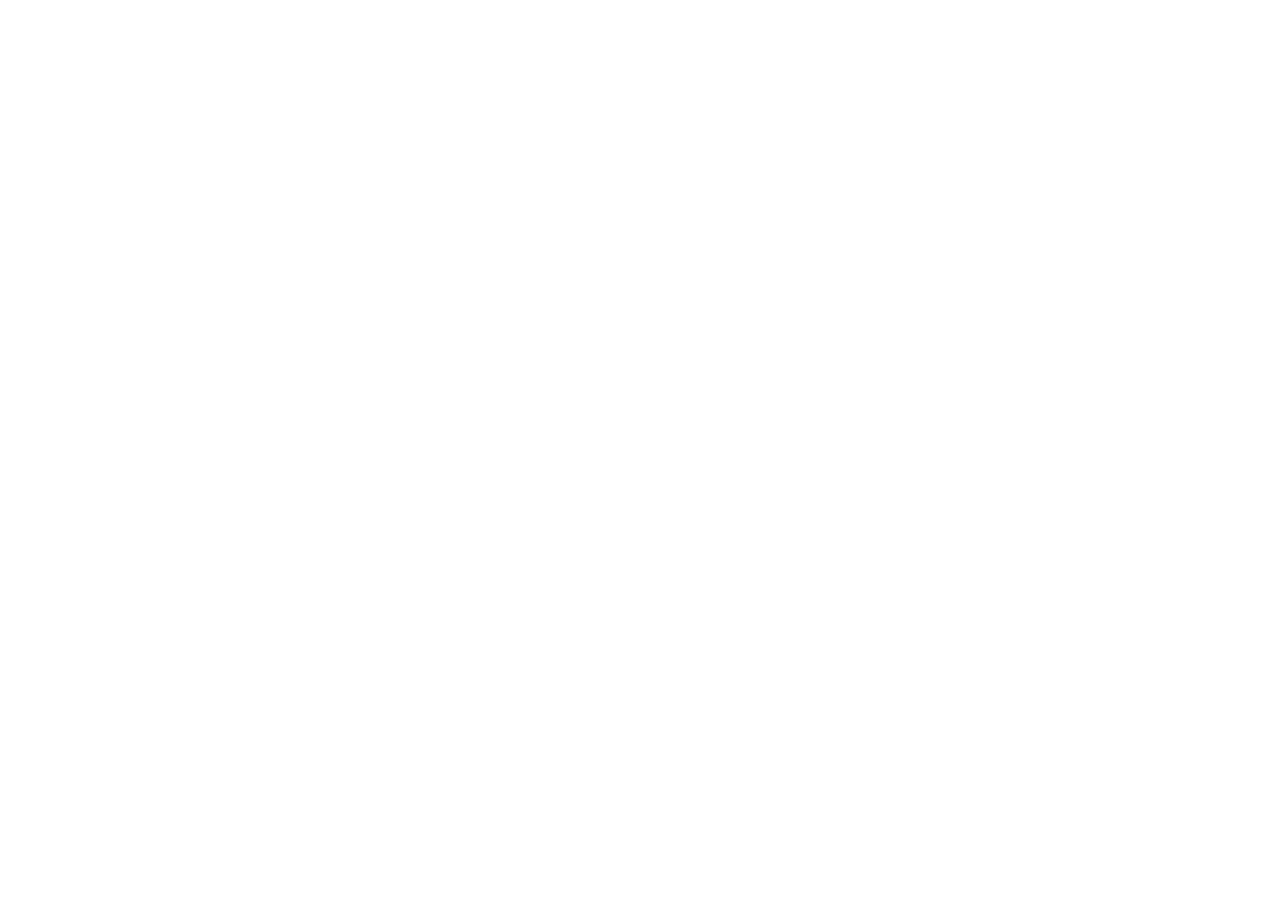
==== index.html @ 3ff9428b "projeto-pronto para produção" ====
<!DOCTYPE html>
<html lang="pt-br">
<head>
    <meta charset="UTF-8">
    <meta name="viewport" content="width=device-width, initial-scale=1.0">
    <title>Bikcraft - bicicletas eletrícas</title>
    <meta name="description" content="Bicicletas elétricas de alta precisão e qualidade, feitas sob medida para o cliente.Explore o mundo na sua velocidade com a Bikcraft.">
    <link rel="stylesheet" href="./css/style.css">
</head>
<body>

    
</body>
</html>
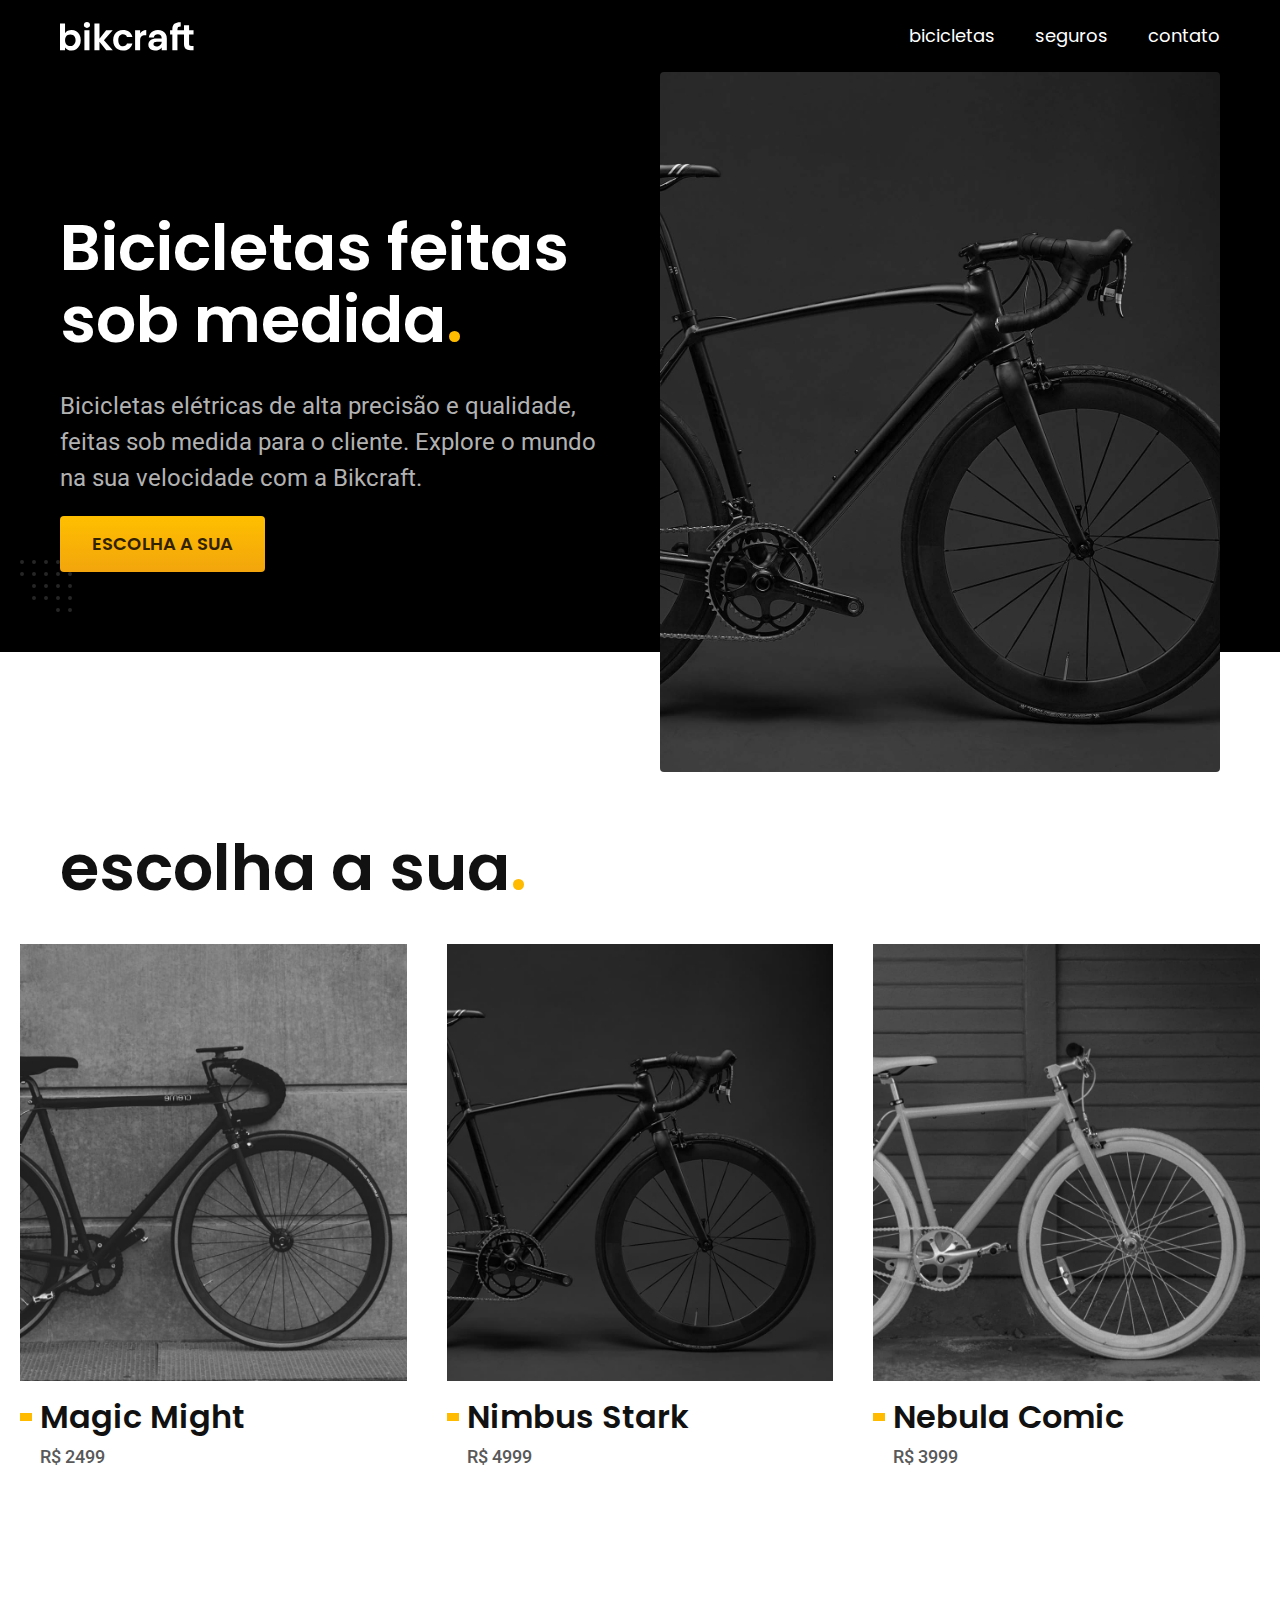
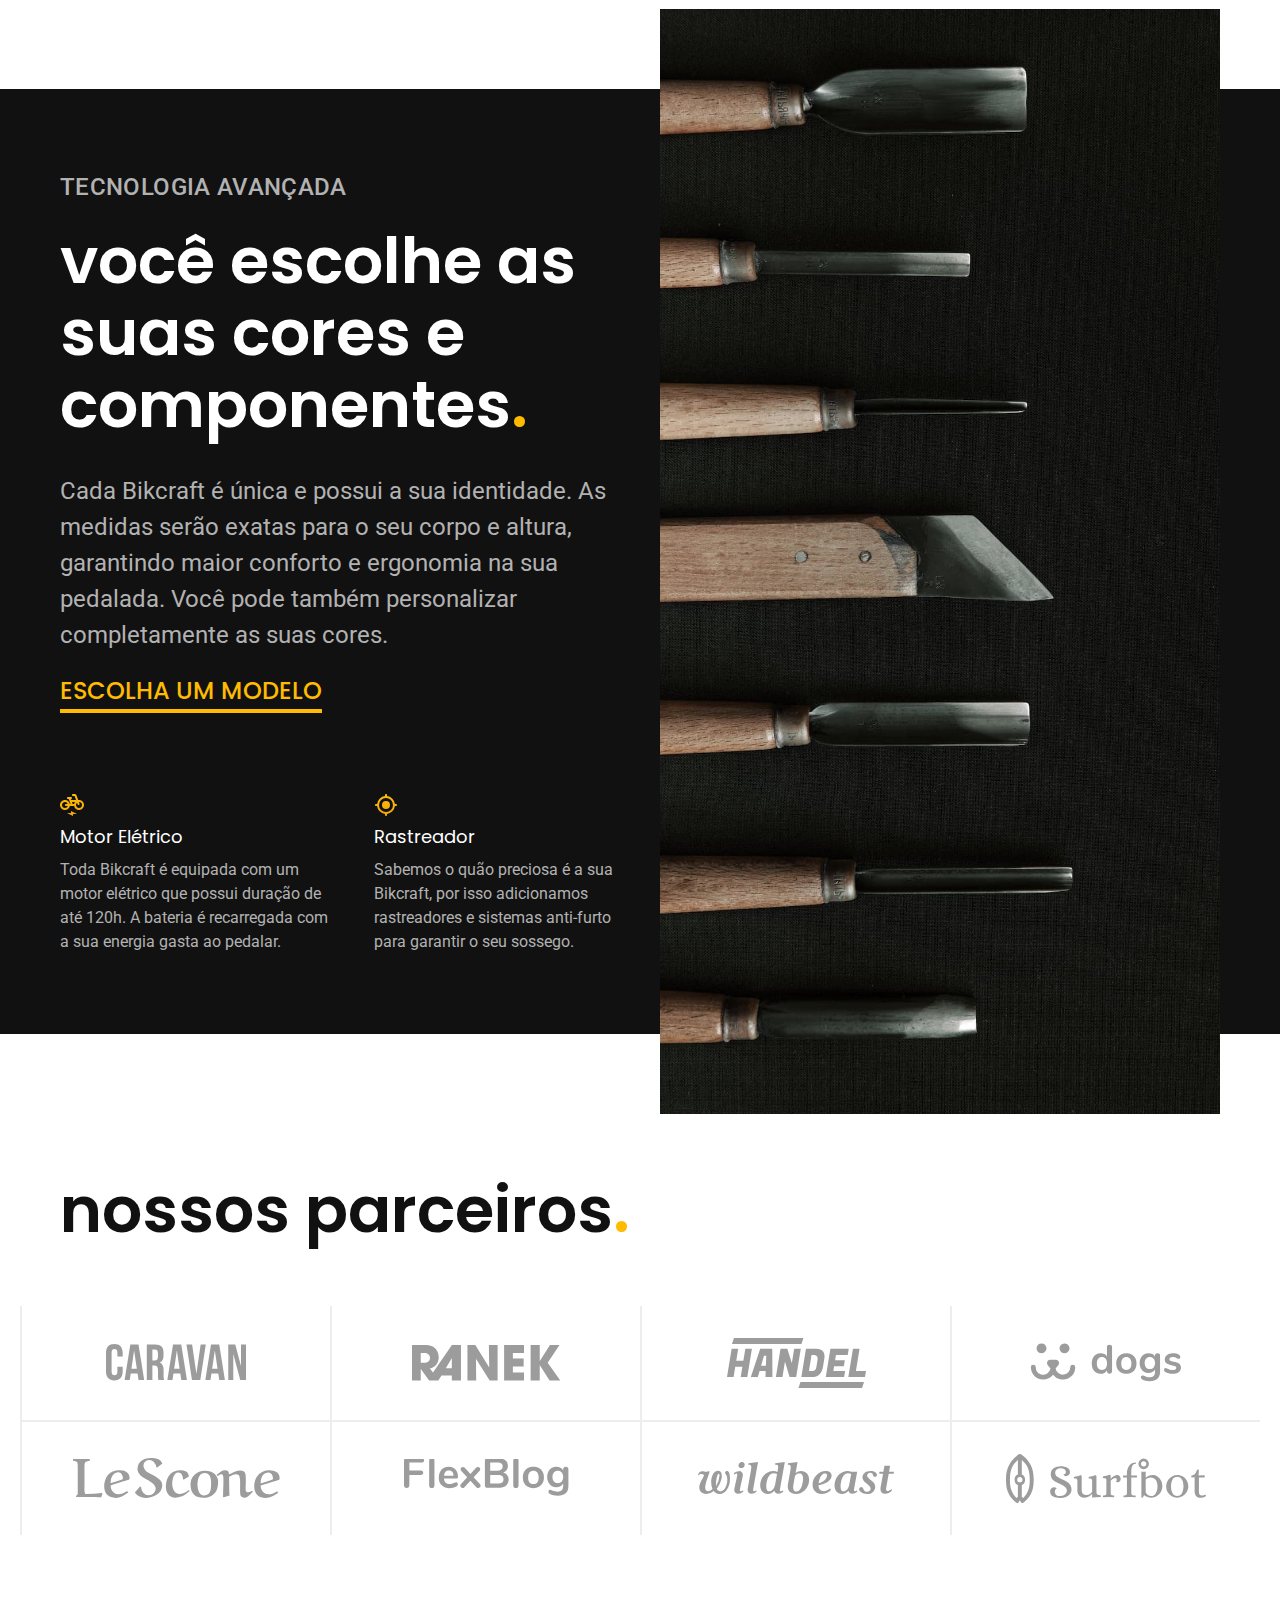
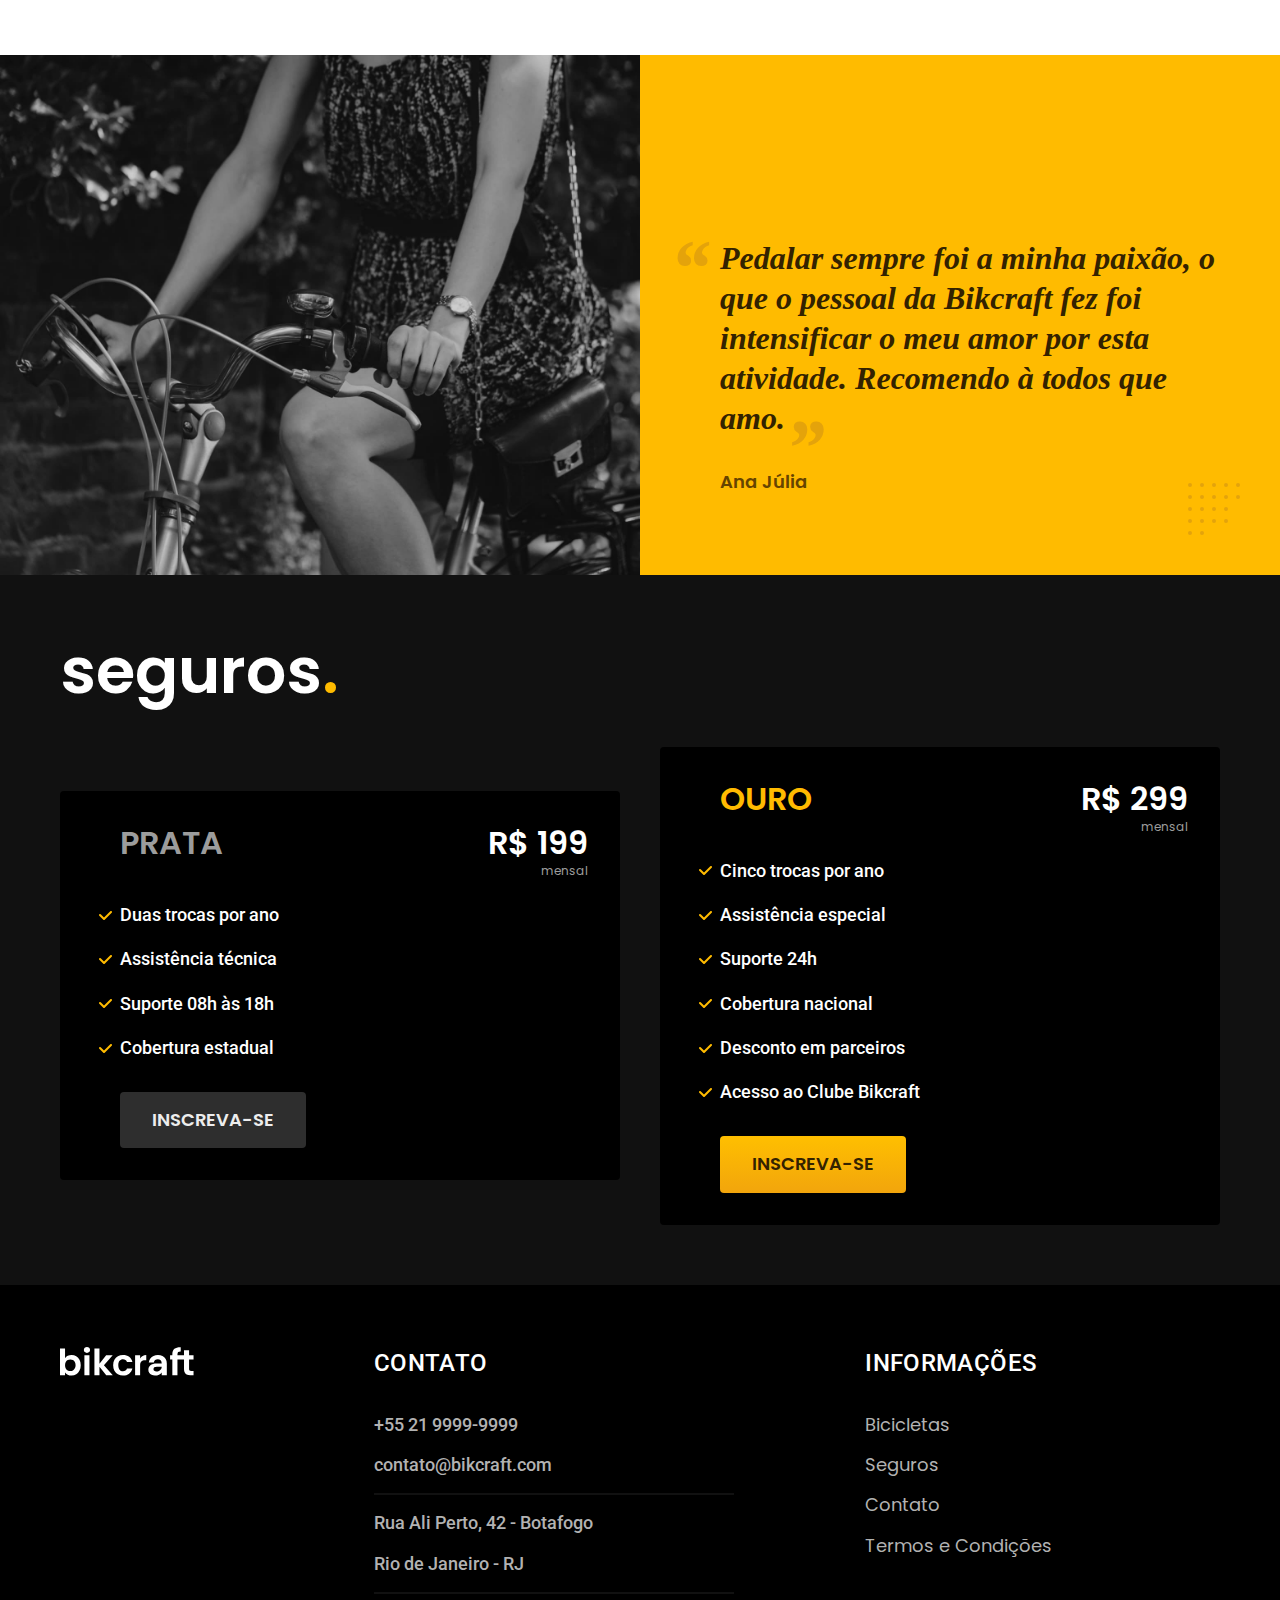
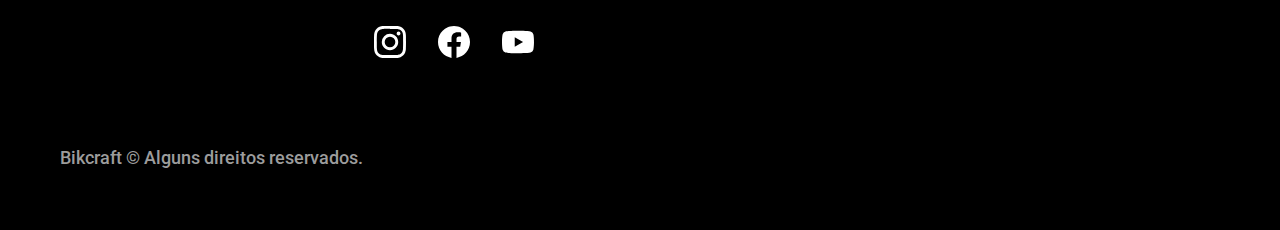
==== commit 7f4abf2c: "commit all" ====
--- a/index.html
+++ b/index.html
@@ -1,14 +1,230 @@
 <!DOCTYPE html>
 <html lang="pt-br">
+
 <head>
     <meta charset="UTF-8">
     <meta name="viewport" content="width=device-width, initial-scale=1.0">
     <title>Bikcraft - bicicletas eletrícas</title>
     <meta name="description" content="Bicicletas elétricas de alta precisão e qualidade, feitas sob medida para o cliente.Explore o mundo na sua velocidade com a Bikcraft.">
-    <link rel="stylesheet" href="./css/style.css">
+
+
+    <link rel="preload" href="./css/style.min.css" as="style">
+    <link rel="stylesheet" href="./css/style.min.css">
+    <link rel="icon" href="./favicon.svg" type="image/svg+xml">
+
+
+
+    <link rel="preconnect" href="https://fonts.googleapis.com">
+    <link rel="preconnect" href="https://fonts.gstatic.com" crossorigin>
+    <link href="https://fonts.googleapis.com/css2?family=Merriweather:ital,wght@1,900&family=Poppins:wght@400;600&family=Roboto:wght@400;500&display=swap" rel="stylesheet">
+
+    <script>document.documentElement.classList.add('js');</script>
 </head>
+
 <body>
-
-    
+    <header class="header-bg">
+        <div class="header container">
+            <a href="./"><img src="./img/bikcraft.svg" width="136" height="32" alt="Bikcraft">
+            </a>
+
+
+            <nav aria-label="primaria">
+                <ul class="header-menu font-1-m cor-0">
+                    <li><a href="./bicicletas.html">bicicletas</a></li>
+                    <li><a href="./seguros.html">seguros</a></li>
+                    <li><a href="./contato.html">contato</a></li>
+                </ul>
+            </nav>
+        </div>
+    </header>
+
+    <main class="introducao-bg">
+        <div class="introducao container">
+            <div class="introducao-conteudo">
+                <h1 class="font-1-xxl cor-0 fadeInDown" data-anime="200">Bicicletas feitas sob medida<span class="cor-p1">.</span></h1>
+                <p class="font-2-l cor-5 fadeInDown" data-anime="400">Bicicletas elétricas de alta precisão e qualidade, feitas sob medida para o cliente. Explore o mundo na sua velocidade com a Bikcraft. </p>
+                <a class="botao fadeInDown" data-anime="600" href="./bicicletas.html">Escolha a sua</a>
+            </div>
+            <picture data-anime="800" class="fadeInDown">
+                <source media="(max-width: 800px)" srcset="./img/bicicletas/nimbus.jpg">
+                <img src="./img/fotos/introducao.jpg" width="1280" height="1600" alt="bicicleta elétrica preta.">
+            </picture>
+
+        </div>
+
+    </main>
+
+
+    <article class="bicicleta-lista">
+        <h2 class="container font-1-xxl">escolha a sua<span class="cor-p1">.</span>
+        </h2>
+        <ul>
+            <li>
+                <a href="./bicicletas/magic.html">
+                    <img src="./img/bicicletas/magic-home.jpg" alt="bicicleta preta">
+                    <h3 class="font-1-xl">Magic Might</h3>
+                    <span class="font-2-m cor-8">R$ 2499</span>
+                </a>
+            </li>
+            <li>
+                <a href="./bicicletas/magic.html">
+                    <img src="./img/bicicletas/nimbus-home.jpg" alt="bicicleta preta">
+                    <h3 class="font-1-xl">Nimbus Stark</h3>
+                    <span class="font-2-m cor-8">R$ 4999</span>
+                </a>
+            </li>
+            <li>
+                <a href="./bicicletas/magic.html">
+                    <img src="./img/bicicletas/nebula-home.jpg" alt="bicicleta preta">
+                    <h3 class="font-1-xl">Nebula Comic</h3>
+                    <span class="font-2-m cor-8">R$ 3999</span>
+                </a>
+            </li>
+
+        </ul>
+
+
+
+    </article>
+
+    <article class="tecnologia-bg">
+        <div class="tecnologia container">
+            <div class="tecnologia-conteudo">
+                <span class="font-2-l-b cor-5">tecnologia Avançada</span>
+                <h2 class="font-1-xxl cor-0">você escolhe as suas cores e componentes<span class="cor-p1">.</span></h2>
+                <p class="font-2-l cor-5">Cada Bikcraft é única e possui a sua identidade. As medidas serão exatas para o seu corpo e altura, garantindo maior conforto e ergonomia na sua pedalada. Você pode também personalizar completamente as suas cores.</p>
+                <a class="link" href="./bicicletas.html">Escolha um Modelo</a>
+
+                <div class="tecnologia-vantagens">
+                    <div>
+                        <img src="./img/icones/eletrica.svg" alt="">
+                        <h3 class="font-1-m cor-0">Motor Elétrico</h3>
+                        <p class="font-2-s cor-5">Toda Bikcraft é equipada com um motor elétrico que possui duração de até 120h. A bateria é recarregada com a sua energia gasta ao pedalar.</p>
+                    </div>
+                    <div>
+                        <img src="./img/icones/rastreador.svg" alt="">
+                        <h3 class="font-1-m cor-0">Rastreador</h3>
+                        <p class="font-2-s cor-5">Sabemos o quão preciosa é a sua Bikcraft, por isso adicionamos rastreadores e sistemas anti-furto para garantir o seu sossego.</p>
+                    </div>
+                </div>
+            </div>
+
+
+            <div class="tecnologia-imagem">
+                <img src="./img/fotos/tecnologia.jpg" alt="">
+
+            </div>
+
+        </div>
+
+    </article>
+
+    <section class="parceiros" aria-label="nossos parceiros">
+        <h2 class="container font-1-xxl">nossos parceiros<span class="cor-p1">.</span>
+        </h2>
+        <ul>
+            <li><img src="./img/parceiros/caravan.svg" alt="caravan"></li>
+            <li><img src="./img/parceiros/ranek.svg" alt="caravan"></li>
+            <li><img src="./img/parceiros/handel.svg" alt="caravan"></li>
+            <li><img src="./img/parceiros/dogs.svg" alt="caravan"></li>
+            <li><img src="./img/parceiros/lescone.svg" alt="caravan"></li>
+            <li><img src="./img/parceiros/flexblog.svg" alt="caravan"></li>
+            <li><img src="./img/parceiros/wildbeast.svg" alt="caravan"></li>
+            <li><img src="./img/parceiros/surfbot.svg" alt="caravan"></li>
+        </ul>
+
+    </section>
+    <section class="depoimento" aria-label="depoimento">
+        <div>
+            <img src="./img/fotos/depoimento.jpg" alt="pessoa pedalando uma bicicleta bikcraft">
+        </div>
+        <div class="depoimento-conteudo">
+            <blockquote class="font-1-xl cor-p5">
+                <p>
+                    Pedalar sempre foi a minha paixão, o que o pessoal da Bikcraft fez foi intensificar o meu amor por esta atividade. Recomendo à todos que amo.
+                </p>
+            </blockquote>
+            <span class="font-1-m-b cor-p4">Ana Júlia</span>
+
+        </div>
+
+    </section>
+    <article class="seguros-bg">
+        <div class="seguros container">
+            <h2 class="font-1-xxl cor-0">seguros<span class="cor-p1">.</span></h2>
+            <div class="seguros-item">
+                <h3 class="font-1-xl cor-6">PRATA</h3>
+                <span class="font-1-xl cor-0">R$ 199 <span class="font-1-xs cor-6">mensal</span></span>
+                <ul class="font-2-m cor-0">
+                    <li>Duas trocas por ano</li>
+                    <li>Assistência técnica</li>
+                    <li>Suporte 08h às 18h</li>
+                    <li>Cobertura estadual</li>
+                </ul>
+                <a class="botao secundario" href="./orcamento.html">Inscreva-se</a>
+
+            </div>
+
+
+            <div class="seguros-item">
+                <h3 class="font-1-xl cor-p1">OURO</h3>
+                <span class="font-1-xl cor-0">R$ 299 <span class="font-1-xs cor-6">mensal</span></span>
+                <ul class="font-2-m cor-0">
+                    <li>Cinco trocas por ano</li>
+                    <li>Assistência especial</li>
+                    <li>Suporte 24h</li>
+                    <li>Cobertura nacional</li>
+                    <li>Desconto em parceiros</li>
+                    <li>Acesso ao Clube Bikcraft</li>
+                </ul>
+                <a class="botao " href="./orcamento.html">Inscreva-se</a>
+
+            </div>
+
+        </div>
+
+    </article>
+
+
+    <footer class="footer-bg">
+        <div class="footer container">
+            <img src="./img/bikcraft.svg" alt="Bikcraft">
+            <div class="footer-contato">
+                <h3 class="font-2-l-b cor-0">Contato</h3>
+                <ul class="font-2-m cor-5">
+                    <li><a href="tel:+552199999999">+55 21 9999-9999</a></li>
+                    <li><a href="mailto:contato@bikcraft.com">contato@bikcraft.com</a></li>
+                    <li>Rua Ali Perto, 42 - Botafogo</li>
+                    <li>Rio de Janeiro - RJ</li>
+                </ul>
+                <div class="footer-redes">
+                    <a href="./">
+                        <img src="./img/redes/instagram.svg" alt="Instagram">
+                    </a>
+                    <a href="./">
+                        <img src="./img/redes/facebook.svg" alt="Facebook">
+                    </a>
+                    <a href="./">
+                        <img src="./img/redes/youtube.svg" alt="Youtube">
+                    </a>
+                </div>
+            </div>
+            <div class="footer-informacoes">
+                <h3 class="font-2-l-b cor-0">Informações</h3>
+                <nav>
+                    <ul class="font-1-m cor-5">
+                        <li><a href="./bicicletas.html">Bicicletas</a></li>
+                        <li><a href="./seguros.html">Seguros</a></li>
+                        <li><a href="./contato.html">Contato</a></li>
+                        <li><a href="./termos.html">Termos e Condições</a></li>
+                    </ul>
+                </nav>
+            </div>
+            <p class="footer-copy font-2-m cor-6">Bikcraft © Alguns direitos reservados.</p>
+        </div>
+    </footer>
+    <script src="./js/plugins/simple-anime.js"></script>
+    <script src="./js/script.js"></script>
 </body>
+
 </html>--- a/css/style.min.css
+++ b/css/style.min.css
@@ -0,0 +1 @@
+body{margin:0;font-family:Arial,Helvetica,sans-serif;color:#111}blockquote,dd,h1,h2,h3,h4,p,ul{margin:0}ul{margin:0;padding:0;list-style:none}a{text-decoration:none;color:inherit}img{max-width:100%;display:block}img [src$=".jpg"]{border-radius:4px}.font-1-xs{font:400 0.75rem/1.35 poppins,sans-serif}.font-2-xs{font:400 0.875rem/1.43 roboto,sans-serif}.font-1-s{font:400 1rem/1.5 poppins,sans-serif}.font-2-s{font:400 1rem/1.5 roboto,sans-serif}.font-1-m,.font-1-m-b{font:400 1.125rem/1.35 poppins,sans-serif}.font-1-m-b{font-weight:600}.font-2-m{font:500 1.125rem/1.35 roboto,sans-serif}.font-1-l{font:500 1.125rem/1.35 poppins,sans-serif}.font-2-l,.font-2-l-b{font:400 1.5rem/1.5 roboto,sans-serif}.font-2-l-b{font-weight:500;letter-spacing:.015em;text-transform:uppercase}.font-1-xl{font:600 2rem/1.25 poppins,sans-serif}.font-2-xl{font:500 2rem/1.25 roboto,sans-serif}.font-1-xxl{font:600 4rem/1.125 poppins,sans-serif}@media (max-width:1200px){.font-1-xxl{font-size:3rem}.font-2-l .font-2-l-b{font-size:1.25rem}}@media (max-width:800px){.font-1-xxl{font-size:2rem}.font-1-xl,.font-2-xl{font-size:1.5rem}}:root{--cor-0:#ffffff;--cor-1:#f7f7f7;--cor-2:#ededed;--cor-3:#ededed;--cor-4:#cccccc;--cor-5:#b2b2b2;--cor-6:#9c9c9c;--cor-7:#717171;--cor-8:#595959;--cor-9:#595959;--cor-10:#2e2e2e;--cor-11:#111111;--cor-12:#000000;--cor-p1:#ffbb00;--cor-p2:#595959;--cor-p3:#a66f00;--cor-p4:#664400;--cor-p5:#332200}.cor-0{color:var(--cor-0)}.cor-1{color:var(--cor-1)}.cor-2{color:var(--cor-2)}.cor-3{color:var(--cor-3)}.cor-4{color:var(--cor-4)}.cor-5{color:var(--cor-5)}.cor-6{color:var(--cor-6)}.cor-7{color:var(--cor-7)}.cor-8{color:var(--cor-8)}.cor-9{color:var(--cor-9)}.cor-10{color:var(--cor-10)}.cor-11{color:var(--cor-11)}.cor-12{color:var(--cor-12)}.cor-p1{color:var(--cor-p1)}.cor-p2{color:var(--cor-p2)}.cor-p3{color:var(--cor-p3)}.cor-p4{color:var(--cor-p4)}.cor-p5{color:var(--cor-p5)}.js .fadeInDown{transform:translate3d(0,-20px,0)}.js .fadeInUp{transform:translate3d(0,20px,0)}.js .fadeInRight{transform:translate3d(20px,0,0)}.js .fadeInLeft{transform:translate3d(-20px,0,0)}.js [data-anime]{opacity:0}.js .anime{opacity:1;transform:none;transition:transform .8s,opacity .8s}.header-bg{background-color:var(--cor-12)}.header{display:flex;flex-wrap:wrap;gap:20px;justify-content:space-between;align-items:center;padding-top:20px;padding-bottom:20px}.header-menu{display:flex;flex-wrap:wrap;gap:40px}.header-menu a{display:inline-block;padding:16px,0;position:relative}.header-menu a::after{content:"";display:block;height:2px;width:0%;background:var(--cor-0);margin-top:4px;transition:.3s;position:absolute}.header-menu a.ativo::after,.header-menu a:hover:after{width:100%}@media (max-width:800px){.header-menu{gap:20px}.header-menu a{background:var(--cor-11);padding:12px 16px;border-radius:4px}.header-menu a:hover{background-color:var(--cor-10)}.header a::after{display:none}}@media (max-width:600px){.header-menu{gap:12px}.header-menu a{padding:8px 12px;font-size:14px}}.footer-bg{background-color:var(--cor-12)}.footer{display:grid;grid-template-columns:3fr 5fr 4fr;gap:48px;padding-top:60px;padding-bottom:60px}.footer h3{margin-bottom:32px}.footer-contato ul{margin-bottom:32px}.footer-contato li:nth-child(2n):after{content:"";display:block;max-width:360px;height:2px;background:var(--cor-11);margin-top:16px}.footer li{margin-bottom:16px}.footer-redes{display:flex;gap:32px}.footer a:hover{color:var(--cor-0)}.footer-copy{grid-column:1/-1;margin-top:40px}@media (max-width:800px){.footer>img{display:none}.footer{grid-template-columns:1fr 1fr}}@media (max-width:600px){.footer{grid-template-columns:1fr;gap:60px}.footer-copy{margin-top:0}}.container{box-sizing:border-box;max-width:1200px;padding-left:20px;padding-right:20px;margin-left:auto;margin-right:auto}.botao{padding:16px 32px;display:inline-block;background:linear-gradient(#ffbf00,#f2a50c);border-radius:4px;box-shadow:0 1px 2px rgba(0,0,0,.1);text-transform:uppercase;color:var(--cor-p5);font:600 1.125rem/1.35 poppins,sans-serif;max-width:max-content;border:none;cursor:pointer}.botao:hover{background:linear-gradient(#ffb60d,#e59317)}.botao.seta{display:flex;align-items:center}.botao.seta::after{content:"";display:inline-block;width:18px;height:10px;margin-left:12px;background:url("../img/icones/seta.svg");transition:transform .2s}.botao.seta:hover::after{transform:translateX(4px)}.botao.secundario{background:var(--cor-10);color:var(--cor-2)}.botao.secundario:hover{background:var(--cor-9)}@media (max-width:600px){.botao{padding:12px 16px;font-size:1rem}}.link{display:inline-block;color:var(--cor-p1);font:500 1.5rem/1.5 poppins,sans-serif;text-transform:uppercase}.link::after{content:"";display:block;width:100%;height:4px;background-color:currentColor}.link:hover{color:var(--cor-0)}.titulo-bg{padding-bottom:60px;padding-top:60px;background-color:var(--cor-11)}.titulo{background:url("../img/dec/top-right.svg") no-repeat top right 20px}.titulo p{margin-bottom:4px}@media (max-width:800px){.titulo-bg{padding-bottom:40px;padding-top:40px}.titulo p{font-size:1rem;text-transform:uppercase;font-weight:400}}.form{display:grid;grid-template-columns:1fr 1fr;gap:20px}.form label{display:block;font:400 1rem/1.5 poppins,sans-serif;margin-bottom:4px}.form .col-2{grid-column:span 2}.form input[type=email],.form input[type=text],.form textarea{font:400 1rem/1.5 Roboto,sans-serif;background:var(--cor-1);border:1px solid var(--cor-2);padding:12px;border-radius:4px;width:100%;box-sizing:border-box}.form input[type=email]:focus,.form input[type=text]:focus,.form textarea:focus{outline:0;border-color:var(--cor-p1);background:var(--cor-0);box-shadow:0 0 0 2px #fea}@media (max-width:800px){.form{grid-template-columns:1fr}.form .col-2{grid-column:1}}.introducao-bg{background:var(--cor-12) url('../img/dec/bottom-left.svg') no-repeat bottom 160px left 20px;box-shadow:inset 0 -120px var(--cor-0)}.introducao{display:grid;grid-template-columns:1fr 1fr;gap:0 40px}.introducao-conteudo{align-self:end;padding-bottom:200px}.introducao img{width:100%;height:100%;object-fit:cover;border-radius:4px}.introducao h1{margin-bottom:32px}.introducao p{margin-bottom:20px}@media (max-width:800px){.introducao-bg{background:var(--cor-11);padding-top:40px;box-shadow:inset 0 -60px var(--cor-0)}.introducao{grid-template-columns:1fr;gap:32px}.introducao-conteudo{padding-bottom:0}.introducao h1{margin-bottom:16px}.introducao img{height:300px;width:100%}}.tecnologia-bg{background-color:var(--cor-11);box-shadow:inset 0 80px var(--cor-0),inset 0 -80px var(--cor-0)}.tecnologia{display:grid;grid-template-columns:1fr 1fr;gap:40px}.tecnologia-imagem img{width:100%;height:100%;object-fit:cover;object-position:left}.tecnologia-conteudo{padding-top:160px;padding-bottom:160px}.tecnologia-conteudo>span{display:block;margin-bottom:20px}.tecnologia-conteudo h2{margin-bottom:32px}.tecnologia-conteudo>p{margin-bottom:20px}.tecnologia a{margin-bottom:80px}.tecnologia-vantagens{display:flex;gap:40px}.tecnologia-vantagens h3{margin-bottom:8px;width:max-content}.tecnologia-vantagens img{width:24px;margin-bottom:8px}@media (max-width:800px){.tecnologia-bg{box-shadow:initial}.tecnologia{grid-template-columns:1fr}.tecnologia-conteudo{padding-top:60px;padding-bottom:60px}.tecnologia-imagem{display:none}.tecnologia a{margin-bottom:60px}}@media (max-width:600px){.tecnologia-vantagens{flex-direction:column}}.parceiros{padding-top:60px;padding-bottom:120px}.parceiros h2{margin-bottom:60px}.parceiros ul{padding:0 20px;max-width:1400px;display:grid;grid-template-columns:repeat(4,1fr);margin-left:0 auto}.parceiros li{display:flex;padding:32px;border-left:2px solid var(--cor-2)}.parceiros img{margin:auto}.parceiros li:first-child .parceiros li:nth-child(5){border-left:none}.parceiros li:nth-child(n+5){border-top:2px solid var(--cor-2)}@media (max-width:800px){.parceiros h2{padding-bottom:20px}.parceiros li{display:flex;padding:20px}.parceiros ul{grid-template-columns:repeat(2,1fr)}.parceiros li:nth-child(n+3){border-top:2px solid var(--cor-2)}.parceiros li:nth-child(odd){border-left:none}}.depoimento{display:grid;grid-template-columns:1fr 1fr;background-color:var(--cor-p1);overflow:hidden}.depoimento img{width:100%;height:100%;object-fit:cover;border-radius:0}.depoimento-conteudo{padding:40px 40px 80px 80px;align-self:end;background:url('../img/dec/bottom-right-p.svg') no-repeat bottom 40px right 40px}.depoimento-conteudo p{max-width:32ch;font-family:Merriweather serif;font-style:italic;font-weight:900;margin-bottom:32px;position:relative}.depoimento p::after,.depoimento p::before{content:'“';font-size:5rem;color:#e4a30b;position:absolute}.depoimento p::before{content:'“';left:-50px;top:-20px}.depoimento p::after{content:'”'}@media (min-width:1200px){.depoimento img{max-height:520px}}@media (max-width:800px){.depoimento{grid-template-columns:1fr;text-align:center}.depoimento img{max-height:200px}.depoimento-conteudo{padding:40px 20px;justify-self:center}}.bicicleta-lista{padding-top:60px;padding-bottom:120px}.bicicleta-lista h2{margin-bottom:40px}.bicicleta-lista ul{display:flex;gap:40px;padding:0 20px 20px;max-width:1400px;margin-left:auto;margin-right:auto;overflow-x:auto}#bicicleta .bicicleta-lista ul{padding:0 0 20px 0}.bicicleta-lista li{flex:1;min-width:280px}.bicicleta-lista a{display:block}.bicicleta-lista img{margin-bottom:16px}.bicicleta-lista h3{margin-bottom:8px;display:flex;align-items:center}.bicicleta-lista h3::before{content:"";display:inline-block;background-color:var(--cor-p1);height:8px;width:12px;margin-right:8px;transition:width .2s}.bicicleta-lista a:hover h3::before{width:24px}.bicicleta-lista li span{padding-left:20px}@media (max-width:800px){.bicicleta-lista{padding-bottom:60px}.bicicleta-lista ul{gap:20px}}.bicicletas-bg{background-image:linear-gradient(to right ,var(--cor-0) 30%,var(--cor-11)0)}.bicicletas{display:grid;grid-template-columns:1fr 1fr;gap:40px;padding-top:60px;padding-bottom:60px;background:url('../img/dec/top-right.svg') no-repeat top 40px right 40px}.bicicletas-imagem{display:grid}.bicicletas-imagem img{grid-area:1/1}.bicicletas-imagem span{grid-area:1/1;place-self:start end;margin-top:20px;background:var(--cor-12);display:inline-block;padding:8px 16px 8px 8px;border-radius:4px 0 0 4px}.bicicletas-conteudo{display:grid;grid-template-columns:1fr auto;align-content:start}.bicicletas-conteudo h2,.bicicletas-conteudo p{grid-column:1/-1}.bicicletas h2{margin-bottom:20px}.bicicletas h2::before{content:"";display:block;width:12px;height:8px;background-color:var(--cor-p1);margin-bottom:8px}.bicicletas p{margin-bottom:32px}.bicicletas a{place-self:end}.bicicletas li{display:flex;align-items:center}.bicicletas ul{display:grid;gap:16px}.bicicletas-conteudo img{width:24px;margin-right:8px}@media (max-width:800px){.bicicletas-bg{background:var(--cor-11)}.bicicletas{grid-template-columns:1fr;gap:20px;padding-top:40px;padding-bottom:40px}}@media (max-width:600px){.bicicletas-conteudo{grid-template-columns:1fr}.bicicletas ul{font-size:1rem;grid-template-columns:1fr 1fr;margin-bottom:32px}.bicicletas a{place-self:start}}.bicicleta{display:grid;grid-template-columns:1fr 1fr;align-items:start;gap:40px;padding-top:60px;padding-bottom:60px}#bicicleta .titulo p{text-transform:uppercase}.bicicleta-imagens{display:flex;flex-wrap:wrap;gap:20px}.bicicleta-imagens img{flex:1;min-width:200px}.bicicleta-imagens img:first-child{min-width:100%}.bicicleta-conteudo>p{margin-bottom:32px}.bicicleta-comprar{display:grid;grid-template-columns:max-content auto;align-items:center;justify-items:start;gap:8px 12px;margin-bottom:40px}.bicicleta-comprar a{grid-row:span 2}.bicicleta-comprar span{display:flex;align-items:center;background:var(--cor-12);padding:4px 8px;border-radius:4px;gap:8px}.bicicleta-conteudo h2{text-transform:uppercase;letter-spacing:.15em;margin-bottom:12px}.bicicleta-ficha,.bicicleta-informacoes{padding:32px;background-color:var(--cor-12);border-radius:4px}.bicicleta-informacoes{margin-bottom:40px;display:grid;grid-template-columns:1fr 1fr;gap:32px}.bicicleta-informacoes img{width:24px;margin-bottom:8px}.bicicleta-informacoes h3{margin-bottom:8px}.bicicleta-ficha li{padding:4px 0;display:flex;justify-content:space-between;border-bottom:1px solid var(--cor-11)}.bicicleta-ficha li:last-child{border-bottom:none}.bicicleta-ficha span{color:var(--cor-6)}@media (max-width:800px){.bicicleta{grid-template-columns:1fr;padding-top:40px;padding-bottom:40px}.bicicleta-imagens{grid-row:2}}@media (max-width:400px){.bicicleta-informacoes{grid-template-columns:1fr}.bicicleta-comprar{grid-template-columns:1fr}}.seguro-bg{background-color:var(--cor-11);box-shadow:inset 0 120px var(--cor-0),inset 0 -120px var(--cor-12)}.seguro{display:grid;grid-template-columns:1fr 1fr;gap:40px}.seguro-imagem img{width:100%;height:100%;object-fit:cover}.seguro-conteudo{padding-top:180px;padding-bottom:180px}.seguro h2{margin-bottom:32px}.seguro p{margin-bottom:20px}@media (max-width:800px){.seguro-bg{box-shadow:inset 0 -60px var(--cor-12)}.seguro{grid-template-columns:1fr}.seguro-conteudo{grid-row:1;padding-top:40px;padding-bottom:0}}.seguros-bg{background:var(--cor-11)}.seguros{padding-top:60px;padding-bottom:60px;display:grid;grid-template-columns:1fr 1fr;gap:40px;align-items:center}#seguros .seguros{padding-top:0}.seguros h2{grid-column:1/-1}.seguros-item{background-color:var(--cor-12);padding:32px 32px 32px 60px;display:grid;grid-template-columns:1fr auto;border-radius:4px}.seguros-item h3{margin-bottom:40px}.seguros-item span{grid-column:2;display:block;text-align:right}.seguros-item ul{grid-column:1/-1;margin-bottom:32px}.seguros-item li{display:flex;align-items:center;position:relative}.seguros-item li+li{margin-top:20px}.seguros-item li::before{content:"";display:inline-block;width:13px;height:9px;background-image:url(../img/icones/lista.svg);position:absolute;left:-21px}.seguros-item a{grid-column:1/-1}@media (max-width:800px){.seguros{grid-template-columns:1fr}}.vantagens-bg{background-color:var(--cor-12);--padding:120px}.vantagens{padding-top:var(--padding);padding-bottom:var(--padding)}.vantagens h2{margin-bottom:60px}.vantagens ul{display:grid;grid-template-columns:repeat(auto-fit,minmax(280px,max-content));gap:40px 80px}.vantagens h3,.vantagens img{margin-bottom:8px}@media (max-width:800px){.vantagens-bg{--padding:60px}.vantagens h2{margin-bottom:40px}.vantagens ul{gap:20px}}.perguntas{padding-top:120px;padding-bottom:120px}.perguntas h2{margin-bottom:60px}.perguntas dl>div{padding:20px;border-radius:4px}.perguntas dl>div:nth-child(odd){background-color:var(--cor-1)}.perguntas button{display:grid;grid-template-columns:auto 1fr auto;align-items:center;gap:8px;cursor:pointer;border:none;background:0 0;width:100%;text-align:left}.perguntas button::before{content:"";display:inline-block;width:12px;height:8px;background-color:var(--cor-p1)}.perguntas button::after{content:"";display:inline-block;width:14px;height:6px;background:url(../img/icones/seta-abrir.svg);transition:.3}.perguntas button:hover::after,.perguntas button[aria-expanded=true]::after{transform:rotate(180deg)}.js .perguntas dd{display:none}.js .perguntas dd.ativa{display:block}.perguntas dd{padding-left:20px;padding-top:16px;max-width:80ch}@media (max-width:800px){.perguntas{padding-bottom:60px;padding-top:60px}.perguntas h2{margin-bottom:40px}}#contato{background:linear-gradient(var(--cor-11) 600px,var(--cor-1) 0)}.contato{display:grid;grid-template-columns:5fr 7fr}.contato-dados,.contato-formulario{padding:60px;box-shadow:0 1px 2px rgba(0,0,0,.1)}.contato-dados{border-radius:5px 0 0 5px;background:var(--cor-12) url("../img/dec/bottom-left.svg") no-repeat bottom 20px left 20px}.contato-formulario{border-radius:0 5px 5px 0;background:var(--cor-0) url("../img/dec/bottom-right.svg") no-repeat bottom 20px right 20px}.contato-dados h2{margin-bottom:60px}.contato-endereco{margin-bottom:32px;padding-left:28px;background:url(../img/icones/local.svg) no-repeat 0 2px}.contato-endereco p{margin-bottom:8px}.contato-meios a{display:block;max-width:max-content;margin-bottom:8px;padding-left:28px}.contato-meios a:hover{color:var(--cor-0)}.contato-meios a:first-child{background:url(../img/icones/email.svg) no-repeat 0 2px}.contato-meios a:nth-child(2){margin-bottom:32px}.contato-meios a:nth-child(3){background:url(../img/icones/telefone.svg) no-repeat 0 2px;margin-bottom:60px}.contato-redes{display:flex;gap:32px;padding-left:28px}@media (max-width:800px){.contato{grid-template-columns:1fr}.contato-dados,.contato-formulario{padding:20px}.contato-dados{border-radius:5px 5px 0 0;background:var(--cor-12)}.contato-formulario{border-radius:0 0 5px 5px}.contato-dados h2,.contato-meios a:nth-child(3){margin-bottom:32px}.contato-redes{margin-bottom:12px}}.lojas{display:grid;grid-template-columns:1fr 1fr;gap:0 40px;padding-top:120px;padding-bottom:120px}.lojas h2{grid-column:1/-1}.lojas img{border-radius:4px 4px 0 0}.lojas-item{border-radius:4px;background:var(--cor-0);box-shadow:0 1px 2px rgba(0,0,0,.1)}.lojas-conteudo{display:grid;grid-template-columns:1fr 1fr;gap:32px 16px;padding:32px}.lojas-conteudo h3,.lojas-tempo{grid-column:1/-1}.lojas-dados{display:grid;gap:8px;border-left:2px solid var(--cor-2);padding-left:12px}.lojas-tempo{display:flex;align-items:center;gap:8px}@media (max-width:800px){.lojas{gap:20px;padding-top:60px;padding-bottom:60px}.lojas h2{margin-bottom:32px}.lojas-conteudo{grid-template-columns:1fr}}@media (max-width:800px){.lojas{grid-template-columns:1fr}}.termos{padding-top:80px;padding-bottom:80px}.termos h2{font-weight:600;margin-bottom:20px}.termos p+h2{margin-top:40px}.termos p{max-width:75ch;margin-bottom:24px}#orcamento{background:linear-gradient(var(--cor-11) 600px,var(--cor-1) 0)}.orcamento{display:grid;grid-template-columns:5fr 7fr;padding-bottom:120px}.orcamento h2{text-transform:uppercase;position:relative;display:flex;align-items:center}.orcamento h2::before{content:"";display:inline-block;width:4px;height:8px;background-color:var(--cor-p1);position:absolute;left:-12px}.orcamento-dados,.orcamento-produto{padding:60px;box-shadow:0 1px 2px rgba(0,0,0,.1)}.orcamento-produto{border-radius:5px 0 0 5px;background:var(--cor-12) url("../img/dec/bottom-left.svg") no-repeat bottom 20px left 20px;display:grid;grid-template-columns:1fr 1fr;gap:20px;align-content:start}.orcamento-produto>*{grid-column:1/-1}.orcamento-produto>label{grid-column:initial}.orcamento-produto label{font:400 1rem/1.5 Poppins,sans-serif;color:var(--cor-4);background-color:var(--cor-10);padding:12px 16px;border-radius:4px;cursor:pointer;display:grid;grid-template-columns:auto 1fr auto;align-items:center;border:1px solid var(--cor-10)}.orcamento-produto input:checked+label{background:var(--cor-0);color:var(--cor-11)}.orcamento-produto label::before{content:"";display:inline-block;box-sizing:border-box;width:12px;height:12px;border:1px solid var(--cor-6);border-radius:50%;margin-right:8px}.orcamento-produto input:checked+label::before{border-color:var(--cor-7);box-shadow:inset 0 0 0 3px var(--cor-0),inset 0 0 0 6px var(--cor-7)}.orcamento-produto label:hover{background-color:var(--cor-9);border-color:var(--cor-9)}.orcamento-produto input:focus+label{box-shadow:0 0 0 2px var(--cor-p1);border-color:var(--cor-12)}.orcamento-produto label:hover{background-color:var(--cor-9)}.orcamento-produto input:focus+label:hover{box-shadow:0 0 0 2px var(--cor-p1);border-color:var(--cor-12)}.orcamento-produto label span{display:none}.orcamento-produto input:checked+label span{display:inline-block}.orcamento-produto input{opacity:0;position:absolute;pointer-events:none}.orcamento-dados{border-radius:0 5px 5px 0;background:var(--cor-0) url("../img/dec/bottom-right.svg") no-repeat bottom 20px right 20px}.orcamento-conteudo{display:none}.orcamento-conteudo h2,.orcamento-dados h2:nth-of-type(n+2){margin-top:20px}#bikcraft:checked~#orcamento-bikcraft,#seguro:checked~#orcamento-seguro{display:grid;gap:20px}.orcamento-detalhes{background:var(--cor-0);padding:20px;display:none;grid-template-columns:1fr 1fr;border-radius:4px;align-items:center}.orcamento-detalhes li{display:flex;align-items:center;margin-bottom:8px}.orcamento-detalhes li img{width:16px;margin-right:8px}.orcamento-produto input:checked+label+.orcamento-detalhes{display:grid}@media (max-width:1200px){.orcamento-dados,.orcamento-produto{padding:32px}}@media (max-width:800px){.orcamento{grid-template-columns:1fr}.orcamento-produto{border-radius:0 0 5px 5px;background:var(--cor-12)}.orcamento-dados{border-radius:0 0 5px 5px}}@media (max-width:400px){.orcamento-produto{grid-template-columns:1fr}}--- a/css/style.min.css
+++ b/css/style.min.css
@@ -0,0 +1 @@
+body{margin:0;font-family:Arial,Helvetica,sans-serif;color:#111}blockquote,dd,h1,h2,h3,h4,p,ul{margin:0}ul{margin:0;padding:0;list-style:none}a{text-decoration:none;color:inherit}img{max-width:100%;display:block}img [src$=".jpg"]{border-radius:4px}.font-1-xs{font:400 0.75rem/1.35 poppins,sans-serif}.font-2-xs{font:400 0.875rem/1.43 roboto,sans-serif}.font-1-s{font:400 1rem/1.5 poppins,sans-serif}.font-2-s{font:400 1rem/1.5 roboto,sans-serif}.font-1-m,.font-1-m-b{font:400 1.125rem/1.35 poppins,sans-serif}.font-1-m-b{font-weight:600}.font-2-m{font:500 1.125rem/1.35 roboto,sans-serif}.font-1-l{font:500 1.125rem/1.35 poppins,sans-serif}.font-2-l,.font-2-l-b{font:400 1.5rem/1.5 roboto,sans-serif}.font-2-l-b{font-weight:500;letter-spacing:.015em;text-transform:uppercase}.font-1-xl{font:600 2rem/1.25 poppins,sans-serif}.font-2-xl{font:500 2rem/1.25 roboto,sans-serif}.font-1-xxl{font:600 4rem/1.125 poppins,sans-serif}@media (max-width:1200px){.font-1-xxl{font-size:3rem}.font-2-l .font-2-l-b{font-size:1.25rem}}@media (max-width:800px){.font-1-xxl{font-size:2rem}.font-1-xl,.font-2-xl{font-size:1.5rem}}:root{--cor-0:#ffffff;--cor-1:#f7f7f7;--cor-2:#ededed;--cor-3:#ededed;--cor-4:#cccccc;--cor-5:#b2b2b2;--cor-6:#9c9c9c;--cor-7:#717171;--cor-8:#595959;--cor-9:#595959;--cor-10:#2e2e2e;--cor-11:#111111;--cor-12:#000000;--cor-p1:#ffbb00;--cor-p2:#595959;--cor-p3:#a66f00;--cor-p4:#664400;--cor-p5:#332200}.cor-0{color:var(--cor-0)}.cor-1{color:var(--cor-1)}.cor-2{color:var(--cor-2)}.cor-3{color:var(--cor-3)}.cor-4{color:var(--cor-4)}.cor-5{color:var(--cor-5)}.cor-6{color:var(--cor-6)}.cor-7{color:var(--cor-7)}.cor-8{color:var(--cor-8)}.cor-9{color:var(--cor-9)}.cor-10{color:var(--cor-10)}.cor-11{color:var(--cor-11)}.cor-12{color:var(--cor-12)}.cor-p1{color:var(--cor-p1)}.cor-p2{color:var(--cor-p2)}.cor-p3{color:var(--cor-p3)}.cor-p4{color:var(--cor-p4)}.cor-p5{color:var(--cor-p5)}.js .fadeInDown{transform:translate3d(0,-20px,0)}.js .fadeInUp{transform:translate3d(0,20px,0)}.js .fadeInRight{transform:translate3d(20px,0,0)}.js .fadeInLeft{transform:translate3d(-20px,0,0)}.js [data-anime]{opacity:0}.js .anime{opacity:1;transform:none;transition:transform .8s,opacity .8s}.header-bg{background-color:var(--cor-12)}.header{display:flex;flex-wrap:wrap;gap:20px;justify-content:space-between;align-items:center;padding-top:20px;padding-bottom:20px}.header-menu{display:flex;flex-wrap:wrap;gap:40px}.header-menu a{display:inline-block;padding:16px,0;position:relative}.header-menu a::after{content:"";display:block;height:2px;width:0%;background:var(--cor-0);margin-top:4px;transition:.3s;position:absolute}.header-menu a.ativo::after,.header-menu a:hover:after{width:100%}@media (max-width:800px){.header-menu{gap:20px}.header-menu a{background:var(--cor-11);padding:12px 16px;border-radius:4px}.header-menu a:hover{background-color:var(--cor-10)}.header a::after{display:none}}@media (max-width:600px){.header-menu{gap:12px}.header-menu a{padding:8px 12px;font-size:14px}}.footer-bg{background-color:var(--cor-12)}.footer{display:grid;grid-template-columns:3fr 5fr 4fr;gap:48px;padding-top:60px;padding-bottom:60px}.footer h3{margin-bottom:32px}.footer-contato ul{margin-bottom:32px}.footer-contato li:nth-child(2n):after{content:"";display:block;max-width:360px;height:2px;background:var(--cor-11);margin-top:16px}.footer li{margin-bottom:16px}.footer-redes{display:flex;gap:32px}.footer a:hover{color:var(--cor-0)}.footer-copy{grid-column:1/-1;margin-top:40px}@media (max-width:800px){.footer>img{display:none}.footer{grid-template-columns:1fr 1fr}}@media (max-width:600px){.footer{grid-template-columns:1fr;gap:60px}.footer-copy{margin-top:0}}.container{box-sizing:border-box;max-width:1200px;padding-left:20px;padding-right:20px;margin-left:auto;margin-right:auto}.botao{padding:16px 32px;display:inline-block;background:linear-gradient(#ffbf00,#f2a50c);border-radius:4px;box-shadow:0 1px 2px rgba(0,0,0,.1);text-transform:uppercase;color:var(--cor-p5);font:600 1.125rem/1.35 poppins,sans-serif;max-width:max-content;border:none;cursor:pointer}.botao:hover{background:linear-gradient(#ffb60d,#e59317)}.botao.seta{display:flex;align-items:center}.botao.seta::after{content:"";display:inline-block;width:18px;height:10px;margin-left:12px;background:url("../img/icones/seta.svg");transition:transform .2s}.botao.seta:hover::after{transform:translateX(4px)}.botao.secundario{background:var(--cor-10);color:var(--cor-2)}.botao.secundario:hover{background:var(--cor-9)}@media (max-width:600px){.botao{padding:12px 16px;font-size:1rem}}.link{display:inline-block;color:var(--cor-p1);font:500 1.5rem/1.5 poppins,sans-serif;text-transform:uppercase}.link::after{content:"";display:block;width:100%;height:4px;background-color:currentColor}.link:hover{color:var(--cor-0)}.titulo-bg{padding-bottom:60px;padding-top:60px;background-color:var(--cor-11)}.titulo{background:url("../img/dec/top-right.svg") no-repeat top right 20px}.titulo p{margin-bottom:4px}@media (max-width:800px){.titulo-bg{padding-bottom:40px;padding-top:40px}.titulo p{font-size:1rem;text-transform:uppercase;font-weight:400}}.form{display:grid;grid-template-columns:1fr 1fr;gap:20px}.form label{display:block;font:400 1rem/1.5 poppins,sans-serif;margin-bottom:4px}.form .col-2{grid-column:span 2}.form input[type=email],.form input[type=text],.form textarea{font:400 1rem/1.5 Roboto,sans-serif;background:var(--cor-1);border:1px solid var(--cor-2);padding:12px;border-radius:4px;width:100%;box-sizing:border-box}.form input[type=email]:focus,.form input[type=text]:focus,.form textarea:focus{outline:0;border-color:var(--cor-p1);background:var(--cor-0);box-shadow:0 0 0 2px #fea}@media (max-width:800px){.form{grid-template-columns:1fr}.form .col-2{grid-column:1}}.introducao-bg{background:var(--cor-12) url('../img/dec/bottom-left.svg') no-repeat bottom 160px left 20px;box-shadow:inset 0 -120px var(--cor-0)}.introducao{display:grid;grid-template-columns:1fr 1fr;gap:0 40px}.introducao-conteudo{align-self:end;padding-bottom:200px}.introducao img{width:100%;height:100%;object-fit:cover;border-radius:4px}.introducao h1{margin-bottom:32px}.introducao p{margin-bottom:20px}@media (max-width:800px){.introducao-bg{background:var(--cor-11);padding-top:40px;box-shadow:inset 0 -60px var(--cor-0)}.introducao{grid-template-columns:1fr;gap:32px}.introducao-conteudo{padding-bottom:0}.introducao h1{margin-bottom:16px}.introducao img{height:300px;width:100%}}.tecnologia-bg{background-color:var(--cor-11);box-shadow:inset 0 80px var(--cor-0),inset 0 -80px var(--cor-0)}.tecnologia{display:grid;grid-template-columns:1fr 1fr;gap:40px}.tecnologia-imagem img{width:100%;height:100%;object-fit:cover;object-position:left}.tecnologia-conteudo{padding-top:160px;padding-bottom:160px}.tecnologia-conteudo>span{display:block;margin-bottom:20px}.tecnologia-conteudo h2{margin-bottom:32px}.tecnologia-conteudo>p{margin-bottom:20px}.tecnologia a{margin-bottom:80px}.tecnologia-vantagens{display:flex;gap:40px}.tecnologia-vantagens h3{margin-bottom:8px;width:max-content}.tecnologia-vantagens img{width:24px;margin-bottom:8px}@media (max-width:800px){.tecnologia-bg{box-shadow:initial}.tecnologia{grid-template-columns:1fr}.tecnologia-conteudo{padding-top:60px;padding-bottom:60px}.tecnologia-imagem{display:none}.tecnologia a{margin-bottom:60px}}@media (max-width:600px){.tecnologia-vantagens{flex-direction:column}}.parceiros{padding-top:60px;padding-bottom:120px}.parceiros h2{margin-bottom:60px}.parceiros ul{padding:0 20px;max-width:1400px;display:grid;grid-template-columns:repeat(4,1fr);margin-left:0 auto}.parceiros li{display:flex;padding:32px;border-left:2px solid var(--cor-2)}.parceiros img{margin:auto}.parceiros li:first-child .parceiros li:nth-child(5){border-left:none}.parceiros li:nth-child(n+5){border-top:2px solid var(--cor-2)}@media (max-width:800px){.parceiros h2{padding-bottom:20px}.parceiros li{display:flex;padding:20px}.parceiros ul{grid-template-columns:repeat(2,1fr)}.parceiros li:nth-child(n+3){border-top:2px solid var(--cor-2)}.parceiros li:nth-child(odd){border-left:none}}.depoimento{display:grid;grid-template-columns:1fr 1fr;background-color:var(--cor-p1);overflow:hidden}.depoimento img{width:100%;height:100%;object-fit:cover;border-radius:0}.depoimento-conteudo{padding:40px 40px 80px 80px;align-self:end;background:url('../img/dec/bottom-right-p.svg') no-repeat bottom 40px right 40px}.depoimento-conteudo p{max-width:32ch;font-family:Merriweather serif;font-style:italic;font-weight:900;margin-bottom:32px;position:relative}.depoimento p::after,.depoimento p::before{content:'“';font-size:5rem;color:#e4a30b;position:absolute}.depoimento p::before{content:'“';left:-50px;top:-20px}.depoimento p::after{content:'”'}@media (min-width:1200px){.depoimento img{max-height:520px}}@media (max-width:800px){.depoimento{grid-template-columns:1fr;text-align:center}.depoimento img{max-height:200px}.depoimento-conteudo{padding:40px 20px;justify-self:center}}.bicicleta-lista{padding-top:60px;padding-bottom:120px}.bicicleta-lista h2{margin-bottom:40px}.bicicleta-lista ul{display:flex;gap:40px;padding:0 20px 20px;max-width:1400px;margin-left:auto;margin-right:auto;overflow-x:auto}#bicicleta .bicicleta-lista ul{padding:0 0 20px 0}.bicicleta-lista li{flex:1;min-width:280px}.bicicleta-lista a{display:block}.bicicleta-lista img{margin-bottom:16px}.bicicleta-lista h3{margin-bottom:8px;display:flex;align-items:center}.bicicleta-lista h3::before{content:"";display:inline-block;background-color:var(--cor-p1);height:8px;width:12px;margin-right:8px;transition:width .2s}.bicicleta-lista a:hover h3::before{width:24px}.bicicleta-lista li span{padding-left:20px}@media (max-width:800px){.bicicleta-lista{padding-bottom:60px}.bicicleta-lista ul{gap:20px}}.bicicletas-bg{background-image:linear-gradient(to right ,var(--cor-0) 30%,var(--cor-11)0)}.bicicletas{display:grid;grid-template-columns:1fr 1fr;gap:40px;padding-top:60px;padding-bottom:60px;background:url('../img/dec/top-right.svg') no-repeat top 40px right 40px}.bicicletas-imagem{display:grid}.bicicletas-imagem img{grid-area:1/1}.bicicletas-imagem span{grid-area:1/1;place-self:start end;margin-top:20px;background:var(--cor-12);display:inline-block;padding:8px 16px 8px 8px;border-radius:4px 0 0 4px}.bicicletas-conteudo{display:grid;grid-template-columns:1fr auto;align-content:start}.bicicletas-conteudo h2,.bicicletas-conteudo p{grid-column:1/-1}.bicicletas h2{margin-bottom:20px}.bicicletas h2::before{content:"";display:block;width:12px;height:8px;background-color:var(--cor-p1);margin-bottom:8px}.bicicletas p{margin-bottom:32px}.bicicletas a{place-self:end}.bicicletas li{display:flex;align-items:center}.bicicletas ul{display:grid;gap:16px}.bicicletas-conteudo img{width:24px;margin-right:8px}@media (max-width:800px){.bicicletas-bg{background:var(--cor-11)}.bicicletas{grid-template-columns:1fr;gap:20px;padding-top:40px;padding-bottom:40px}}@media (max-width:600px){.bicicletas-conteudo{grid-template-columns:1fr}.bicicletas ul{font-size:1rem;grid-template-columns:1fr 1fr;margin-bottom:32px}.bicicletas a{place-self:start}}.bicicleta{display:grid;grid-template-columns:1fr 1fr;align-items:start;gap:40px;padding-top:60px;padding-bottom:60px}#bicicleta .titulo p{text-transform:uppercase}.bicicleta-imagens{display:flex;flex-wrap:wrap;gap:20px}.bicicleta-imagens img{flex:1;min-width:200px}.bicicleta-imagens img:first-child{min-width:100%}.bicicleta-conteudo>p{margin-bottom:32px}.bicicleta-comprar{display:grid;grid-template-columns:max-content auto;align-items:center;justify-items:start;gap:8px 12px;margin-bottom:40px}.bicicleta-comprar a{grid-row:span 2}.bicicleta-comprar span{display:flex;align-items:center;background:var(--cor-12);padding:4px 8px;border-radius:4px;gap:8px}.bicicleta-conteudo h2{text-transform:uppercase;letter-spacing:.15em;margin-bottom:12px}.bicicleta-ficha,.bicicleta-informacoes{padding:32px;background-color:var(--cor-12);border-radius:4px}.bicicleta-informacoes{margin-bottom:40px;display:grid;grid-template-columns:1fr 1fr;gap:32px}.bicicleta-informacoes img{width:24px;margin-bottom:8px}.bicicleta-informacoes h3{margin-bottom:8px}.bicicleta-ficha li{padding:4px 0;display:flex;justify-content:space-between;border-bottom:1px solid var(--cor-11)}.bicicleta-ficha li:last-child{border-bottom:none}.bicicleta-ficha span{color:var(--cor-6)}@media (max-width:800px){.bicicleta{grid-template-columns:1fr;padding-top:40px;padding-bottom:40px}.bicicleta-imagens{grid-row:2}}@media (max-width:400px){.bicicleta-informacoes{grid-template-columns:1fr}.bicicleta-comprar{grid-template-columns:1fr}}.seguro-bg{background-color:var(--cor-11);box-shadow:inset 0 120px var(--cor-0),inset 0 -120px var(--cor-12)}.seguro{display:grid;grid-template-columns:1fr 1fr;gap:40px}.seguro-imagem img{width:100%;height:100%;object-fit:cover}.seguro-conteudo{padding-top:180px;padding-bottom:180px}.seguro h2{margin-bottom:32px}.seguro p{margin-bottom:20px}@media (max-width:800px){.seguro-bg{box-shadow:inset 0 -60px var(--cor-12)}.seguro{grid-template-columns:1fr}.seguro-conteudo{grid-row:1;padding-top:40px;padding-bottom:0}}.seguros-bg{background:var(--cor-11)}.seguros{padding-top:60px;padding-bottom:60px;display:grid;grid-template-columns:1fr 1fr;gap:40px;align-items:center}#seguros .seguros{padding-top:0}.seguros h2{grid-column:1/-1}.seguros-item{background-color:var(--cor-12);padding:32px 32px 32px 60px;display:grid;grid-template-columns:1fr auto;border-radius:4px}.seguros-item h3{margin-bottom:40px}.seguros-item span{grid-column:2;display:block;text-align:right}.seguros-item ul{grid-column:1/-1;margin-bottom:32px}.seguros-item li{display:flex;align-items:center;position:relative}.seguros-item li+li{margin-top:20px}.seguros-item li::before{content:"";display:inline-block;width:13px;height:9px;background-image:url(../img/icones/lista.svg);position:absolute;left:-21px}.seguros-item a{grid-column:1/-1}@media (max-width:800px){.seguros{grid-template-columns:1fr}}.vantagens-bg{background-color:var(--cor-12);--padding:120px}.vantagens{padding-top:var(--padding);padding-bottom:var(--padding)}.vantagens h2{margin-bottom:60px}.vantagens ul{display:grid;grid-template-columns:repeat(auto-fit,minmax(280px,max-content));gap:40px 80px}.vantagens h3,.vantagens img{margin-bottom:8px}@media (max-width:800px){.vantagens-bg{--padding:60px}.vantagens h2{margin-bottom:40px}.vantagens ul{gap:20px}}.perguntas{padding-top:120px;padding-bottom:120px}.perguntas h2{margin-bottom:60px}.perguntas dl>div{padding:20px;border-radius:4px}.perguntas dl>div:nth-child(odd){background-color:var(--cor-1)}.perguntas button{display:grid;grid-template-columns:auto 1fr auto;align-items:center;gap:8px;cursor:pointer;border:none;background:0 0;width:100%;text-align:left}.perguntas button::before{content:"";display:inline-block;width:12px;height:8px;background-color:var(--cor-p1)}.perguntas button::after{content:"";display:inline-block;width:14px;height:6px;background:url(../img/icones/seta-abrir.svg);transition:.3}.perguntas button:hover::after,.perguntas button[aria-expanded=true]::after{transform:rotate(180deg)}.js .perguntas dd{display:none}.js .perguntas dd.ativa{display:block}.perguntas dd{padding-left:20px;padding-top:16px;max-width:80ch}@media (max-width:800px){.perguntas{padding-bottom:60px;padding-top:60px}.perguntas h2{margin-bottom:40px}}#contato{background:linear-gradient(var(--cor-11) 600px,var(--cor-1) 0)}.contato{display:grid;grid-template-columns:5fr 7fr}.contato-dados,.contato-formulario{padding:60px;box-shadow:0 1px 2px rgba(0,0,0,.1)}.contato-dados{border-radius:5px 0 0 5px;background:var(--cor-12) url("../img/dec/bottom-left.svg") no-repeat bottom 20px left 20px}.contato-formulario{border-radius:0 5px 5px 0;background:var(--cor-0) url("../img/dec/bottom-right.svg") no-repeat bottom 20px right 20px}.contato-dados h2{margin-bottom:60px}.contato-endereco{margin-bottom:32px;padding-left:28px;background:url(../img/icones/local.svg) no-repeat 0 2px}.contato-endereco p{margin-bottom:8px}.contato-meios a{display:block;max-width:max-content;margin-bottom:8px;padding-left:28px}.contato-meios a:hover{color:var(--cor-0)}.contato-meios a:first-child{background:url(../img/icones/email.svg) no-repeat 0 2px}.contato-meios a:nth-child(2){margin-bottom:32px}.contato-meios a:nth-child(3){background:url(../img/icones/telefone.svg) no-repeat 0 2px;margin-bottom:60px}.contato-redes{display:flex;gap:32px;padding-left:28px}@media (max-width:800px){.contato{grid-template-columns:1fr}.contato-dados,.contato-formulario{padding:20px}.contato-dados{border-radius:5px 5px 0 0;background:var(--cor-12)}.contato-formulario{border-radius:0 0 5px 5px}.contato-dados h2,.contato-meios a:nth-child(3){margin-bottom:32px}.contato-redes{margin-bottom:12px}}.lojas{display:grid;grid-template-columns:1fr 1fr;gap:0 40px;padding-top:120px;padding-bottom:120px}.lojas h2{grid-column:1/-1}.lojas img{border-radius:4px 4px 0 0}.lojas-item{border-radius:4px;background:var(--cor-0);box-shadow:0 1px 2px rgba(0,0,0,.1)}.lojas-conteudo{display:grid;grid-template-columns:1fr 1fr;gap:32px 16px;padding:32px}.lojas-conteudo h3,.lojas-tempo{grid-column:1/-1}.lojas-dados{display:grid;gap:8px;border-left:2px solid var(--cor-2);padding-left:12px}.lojas-tempo{display:flex;align-items:center;gap:8px}@media (max-width:800px){.lojas{gap:20px;padding-top:60px;padding-bottom:60px}.lojas h2{margin-bottom:32px}.lojas-conteudo{grid-template-columns:1fr}}@media (max-width:800px){.lojas{grid-template-columns:1fr}}.termos{padding-top:80px;padding-bottom:80px}.termos h2{font-weight:600;margin-bottom:20px}.termos p+h2{margin-top:40px}.termos p{max-width:75ch;margin-bottom:24px}#orcamento{background:linear-gradient(var(--cor-11) 600px,var(--cor-1) 0)}.orcamento{display:grid;grid-template-columns:5fr 7fr;padding-bottom:120px}.orcamento h2{text-transform:uppercase;position:relative;display:flex;align-items:center}.orcamento h2::before{content:"";display:inline-block;width:4px;height:8px;background-color:var(--cor-p1);position:absolute;left:-12px}.orcamento-dados,.orcamento-produto{padding:60px;box-shadow:0 1px 2px rgba(0,0,0,.1)}.orcamento-produto{border-radius:5px 0 0 5px;background:var(--cor-12) url("../img/dec/bottom-left.svg") no-repeat bottom 20px left 20px;display:grid;grid-template-columns:1fr 1fr;gap:20px;align-content:start}.orcamento-produto>*{grid-column:1/-1}.orcamento-produto>label{grid-column:initial}.orcamento-produto label{font:400 1rem/1.5 Poppins,sans-serif;color:var(--cor-4);background-color:var(--cor-10);padding:12px 16px;border-radius:4px;cursor:pointer;display:grid;grid-template-columns:auto 1fr auto;align-items:center;border:1px solid var(--cor-10)}.orcamento-produto input:checked+label{background:var(--cor-0);color:var(--cor-11)}.orcamento-produto label::before{content:"";display:inline-block;box-sizing:border-box;width:12px;height:12px;border:1px solid var(--cor-6);border-radius:50%;margin-right:8px}.orcamento-produto input:checked+label::before{border-color:var(--cor-7);box-shadow:inset 0 0 0 3px var(--cor-0),inset 0 0 0 6px var(--cor-7)}.orcamento-produto label:hover{background-color:var(--cor-9);border-color:var(--cor-9)}.orcamento-produto input:focus+label{box-shadow:0 0 0 2px var(--cor-p1);border-color:var(--cor-12)}.orcamento-produto label:hover{background-color:var(--cor-9)}.orcamento-produto input:focus+label:hover{box-shadow:0 0 0 2px var(--cor-p1);border-color:var(--cor-12)}.orcamento-produto label span{display:none}.orcamento-produto input:checked+label span{display:inline-block}.orcamento-produto input{opacity:0;position:absolute;pointer-events:none}.orcamento-dados{border-radius:0 5px 5px 0;background:var(--cor-0) url("../img/dec/bottom-right.svg") no-repeat bottom 20px right 20px}.orcamento-conteudo{display:none}.orcamento-conteudo h2,.orcamento-dados h2:nth-of-type(n+2){margin-top:20px}#bikcraft:checked~#orcamento-bikcraft,#seguro:checked~#orcamento-seguro{display:grid;gap:20px}.orcamento-detalhes{background:var(--cor-0);padding:20px;display:none;grid-template-columns:1fr 1fr;border-radius:4px;align-items:center}.orcamento-detalhes li{display:flex;align-items:center;margin-bottom:8px}.orcamento-detalhes li img{width:16px;margin-right:8px}.orcamento-produto input:checked+label+.orcamento-detalhes{display:grid}@media (max-width:1200px){.orcamento-dados,.orcamento-produto{padding:32px}}@media (max-width:800px){.orcamento{grid-template-columns:1fr}.orcamento-produto{border-radius:0 0 5px 5px;background:var(--cor-12)}.orcamento-dados{border-radius:0 0 5px 5px}}@media (max-width:400px){.orcamento-produto{grid-template-columns:1fr}}